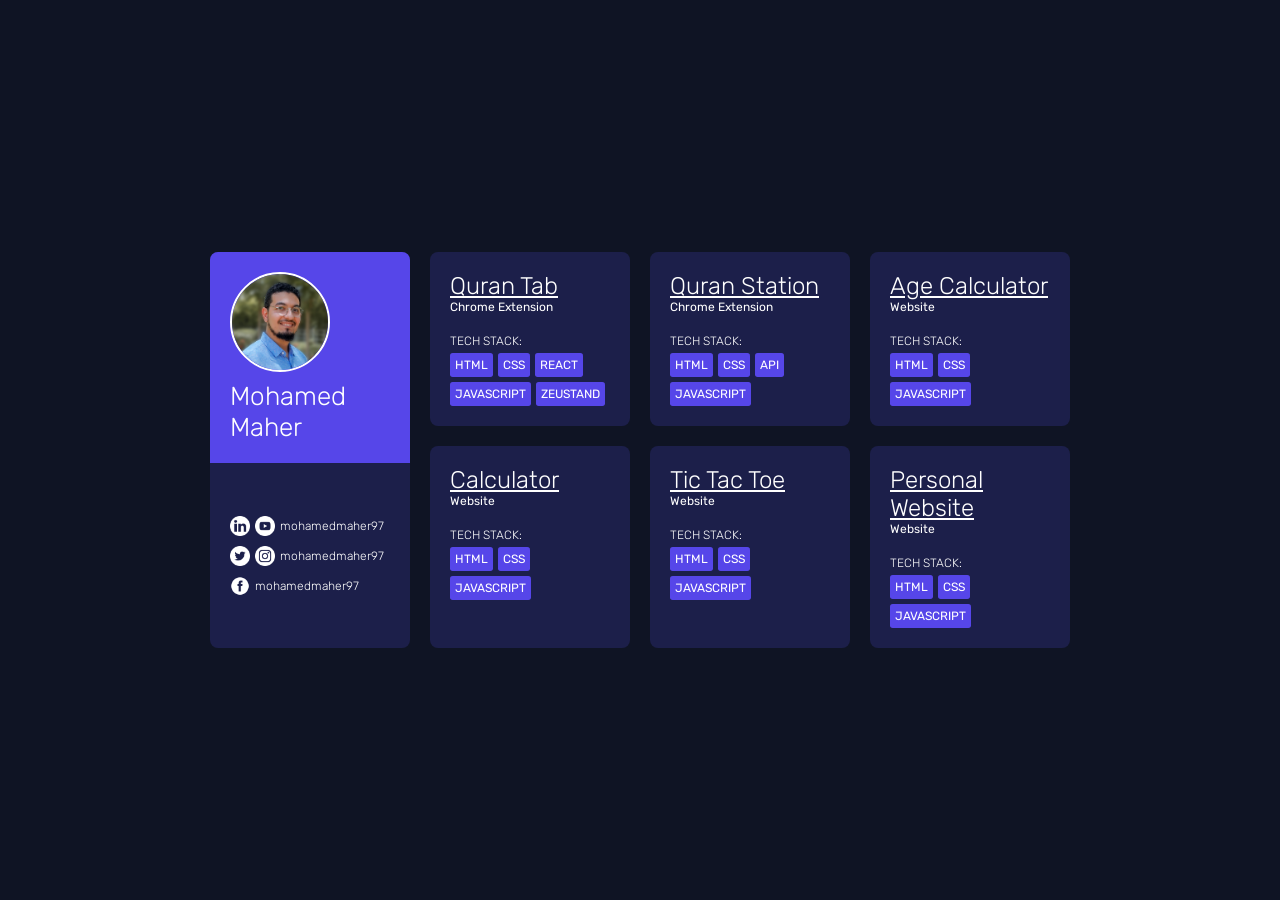
==== index.html @ 300e2dcd "Moved files to root for GitHub Pages" ====
<!DOCTYPE html>
<html lang="en">
  <head>
    <meta charset="UTF-8" />
    <meta name="viewport" content="width=device-width, initial-scale=1.0" />
    <link rel="preconnect" href="https://fonts.googleapis.com" />
    <link rel="preconnect" href="https://fonts.gstatic.com" crossorigin />
    <link
      href="https://fonts.googleapis.com/css2?family=Rubik:wght@300;400;500&display=swap"
      rel="stylesheet"
    />
    <link rel="stylesheet" href="./styles/style.css" />
    <title>Profile Dashboard</title>
  </head>
  <body>
    <div class="container">
      <article class="card">
        <div class="top">
          <img
            class="pic"
            src="./assets/profile-pic.jpg"
            alt="Mohamed Maher's picture"
          />
          <h1 class="name">Mohamed Maher</h1>
        </div>
        <div class="bottom">
          <div class="row">
            <div class="icons">
              <img
                class="icon"
                src="./assets/linkedin.png"
                alt="linkedin icon"
              />
              <img class="icon" src="./assets/youtube.png" alt="youtube icon" />
            </div>
            <h3 class="username">mohamedmaher97</h3>
          </div>
          <div class="row">
            <div class="icons">
              <img class="icon" src="./assets/twitter.png" alt="twitter icon" />
              <img
                class="icon"
                src="./assets/instagram.png"
                alt="instagram icon"
              />
            </div>
            <h3 class="username">mohamedmaher97</h3>
          </div>
          <div class="row">
            <div class="icons">
              <img
                class="icon"
                src="./assets/facebook.png"
                alt="facebook icon"
              />
            </div>
            <h3 class="username">mohamedmaher97</h3>
          </div>
        </div>
      </article>
      <article class="card">
        <a
          class="title"
          target="_blank"
          href="https://chrome.google.com/webstore/detail/quran-tab/afaihcdgkjebgabomemccdneglknjkdd"
          >Quran Tab</a
        >
        <h3 class="type">Chrome Extension</h3>
        <div class="stack">
          <p class="stack-title">TECH STACK:</p>
          <div class="languages">
            <span class="language">HTML</span>
            <span class="language">CSS</span>
            <span class="language">REACT</span>
            <span class="language">JAVASCRIPT</span>
            <span class="language">ZEUSTAND</span>
          </div>
        </div>
      </article>
      <article class="card">
        <a
          class="title"
          target="_blank"
          href="https://chrome.google.com/webstore/detail/quran-station/angdimijeelplemmdnedhnjidadfphom"
          >Quran Station</a
        >
        <h3 class="type">Chrome Extension</h3>
        <div class="stack">
          <p class="stack-title">TECH STACK:</p>
          <div class="languages">
            <span class="language">HTML</span>
            <span class="language">CSS</span>
            <span class="language">API</span>
            <span class="language">JAVASCRIPT</span>
          </div>
        </div>
      </article>
      <article class="card">
        <a class="title" href="#">Age Calculator</a>
        <h3 class="type">Website</h3>
        <div class="stack">
          <p class="stack-title">TECH STACK:</p>
          <div class="languages">
            <span class="language">HTML</span>
            <span class="language">CSS</span>
            <span class="language">JAVASCRIPT</span>
          </div>
        </div>
      </article>
      <article class="card">
        <a class="title" href="#">Calculator</a>
        <h3 class="type">Website</h3>
        <div class="stack">
          <p class="stack-title">TECH STACK:</p>
          <div class="languages">
            <span class="language">HTML</span>
            <span class="language">CSS</span>
            <span class="language">JAVASCRIPT</span>
          </div>
        </div>
      </article>
      <article class="card">
        <a class="title" href="#">Tic Tac Toe</a>
        <h3 class="type">Website</h3>
        <div class="stack">
          <p class="stack-title">TECH STACK:</p>
          <div class="languages">
            <span class="language">HTML</span>
            <span class="language">CSS</span>
            <span class="language">JAVASCRIPT</span>
          </div>
        </div>
      </article>
      <article class="card">
        <a class="title" href="#">Personal Website</a>
        <h3 class="type">Website</h3>
        <div class="stack">
          <p class="stack-title">TECH STACK:</p>
          <div class="languages">
            <span class="language">HTML</span>
            <span class="language">CSS</span>
            <span class="language">JAVASCRIPT</span>
          </div>
        </div>
      </article>
    </div>
  </body>
</html>
---- styles/style.css ----
:root {
  --color-very-dark-blue: #0f1424;
  --color-dark-blue: #1c1f4a;
  --color-desaturated-blue: #5646e9;
  --color-pale-blue: #bdc1ff;
  --color-white: #fff;
  --default-padding: 2rem;
  --default-radius: 0.8rem;
  --default-gap: 0.5rem;
}

/* CSS Reset */
* {
  margin: 0;
  padding: 0;
  box-sizing: border-box;
}

*,
*::before,
*::after {
  box-sizing: border-box;
}

a {
  color: inherit;
  display: inline-block;
}

button {
  background-color: transparent;
  border: none;
  cursor: pointer;
  border: 0;
}

ul,
ol {
  list-style: none;
}

html {
  font-size: 62.5%;
}

body {
  font-size: 1.6rem;
  font-family: "Rubik", sans-serif;
  color: var(--color-white);
}

/* End CSS Reset */
.container {
  background-color: var(--color-very-dark-blue);
  min-height: 100vh;
  display: grid;
  grid-template-columns: repeat(4, 20rem);
  align-content: center;
  justify-content: center;
  gap: var(--default-padding);
}
@media (min-width: 600px) and (max-width: 900px) {
  .container {
    grid-template-columns: repeat(2, 1fr);
    align-content: start;
  }
}
@media (max-width: 600px) {
  .container {
    grid-template-columns: 1fr;
    padding-bottom: var(--default-padding);
  }
}

.card {
  display: flex;
  flex-direction: column;
  z-index: 1;
  background-color: var(--color-dark-blue);
  border-radius: var(--default-radius);
  overflow: hidden;
}
.card:not(:nth-child(1)) {
  padding: var(--default-padding);
}
@media (max-width: 900px) {
  .card:not(:nth-child(1)) {
    margin: 0 var(--default-padding);
  }
}
.card:nth-child(1) {
  grid-row: 1/3;
}
@media (min-width: 600px) and (max-width: 900px) {
  .card:nth-child(1) {
    grid-column: 1/3;
    flex-direction: row;
  }
}
@media (max-width: 900px) {
  .card:nth-child(1) {
    border-radius: 0;
  }
}
.card .top {
  background-color: var(--color-desaturated-blue);
  padding: var(--default-padding);
}
@media (max-width: 900px) {
  .card .top {
    display: flex;
    align-items: center;
    flex: 1;
    gap: 1rem;
  }
}

.pic {
  width: 10rem;
  height: 10rem;
  border-radius: 50%;
  border: 0.2rem solid var(--color-white);
}

.name {
  font-size: 2.6rem;
  font-weight: 300;
  margin-top: var(--default-gap);
}

.bottom {
  display: flex;
  flex-direction: column;
  gap: 1rem;
  padding: var(--default-padding);
  margin: auto 0;
}
@media (min-width: 600px) and (max-width: 900px) {
  .bottom {
    flex: 1;
  }
}
@media (max-width: 600px) {
  .bottom {
    flex-wrap: wrap;
    flex-direction: row;
    margin: 0 var(--default-padding);
  }
}

.row {
  display: flex;
  flex: 1;
  gap: var(--default-gap);
  align-items: center;
}

.icons {
  display: flex;
  gap: var(--default-gap);
}

.icon {
  width: 2rem;
  height: 2rem;
}

.icon:hover {
  transform: scale(1.1);
  cursor: pointer;
}

.icon:active {
  transform: scale(0.8);
  cursor: pointer;
}

.username {
  font-size: 1.2rem;
  font-weight: 300;
}

.title {
  font-size: 2.4rem;
  font-weight: 300;
}

.type {
  font-size: 1.2rem;
  font-weight: 400;
}

.stack {
  display: flex;
  flex-direction: column;
  gap: var(--default-gap);
  margin-top: var(--default-padding);
  font-size: 1.2rem;
}

.stack-title {
  font-weight: 300;
}

.languages {
  display: flex;
  flex-wrap: wrap;
  gap: var(--default-gap);
}

.language {
  display: inline-block;
  background-color: var(--color-desaturated-blue);
  padding: 0.5rem;
  border-radius: calc(var(--default-radius) / 3);
}/*# sourceMappingURL=style.css.map */
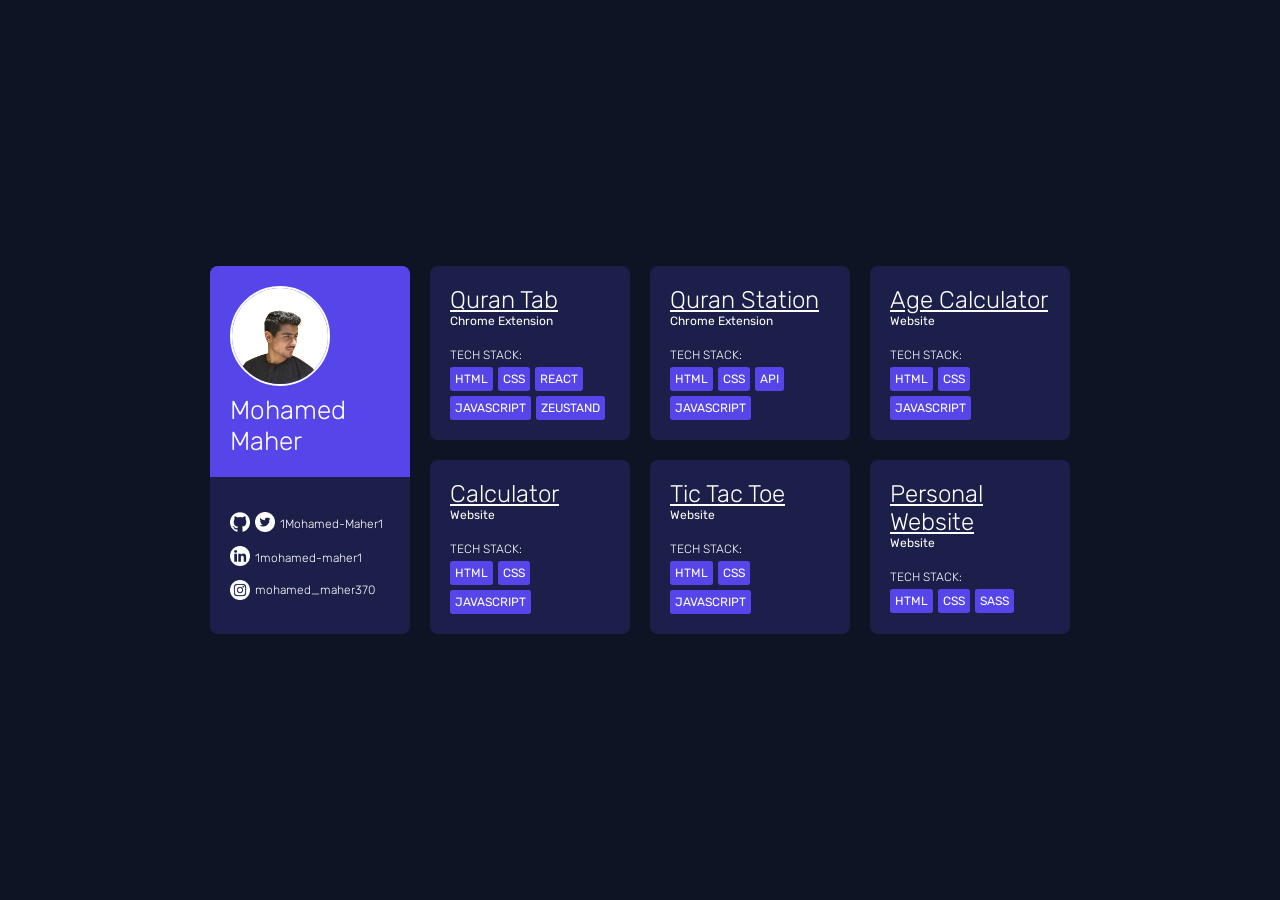
==== commit 5e3d21a4: "change p, add link Personal Website and Social links" ====
--- a/index.html
+++ b/index.html
@@ -1,148 +1,130 @@
 <!DOCTYPE html>
 <html lang="en">
-  <head>
-    <meta charset="UTF-8" />
-    <meta name="viewport" content="width=device-width, initial-scale=1.0" />
-    <link rel="preconnect" href="https://fonts.googleapis.com" />
-    <link rel="preconnect" href="https://fonts.gstatic.com" crossorigin />
-    <link
-      href="https://fonts.googleapis.com/css2?family=Rubik:wght@300;400;500&display=swap"
-      rel="stylesheet"
-    />
-    <link rel="stylesheet" href="./styles/style.css" />
-    <title>Profile Dashboard</title>
-  </head>
-  <body>
-    <div class="container">
-      <article class="card">
-        <div class="top">
-          <img
-            class="pic"
-            src="./assets/profile-pic.jpg"
-            alt="Mohamed Maher's picture"
-          />
-          <h1 class="name">Mohamed Maher</h1>
+
+<head>
+  <meta charset="UTF-8" />
+  <meta name="viewport" content="width=device-width, initial-scale=1.0" />
+  <meta name="description" content="Profile Dashboard" />
+  <meta name="author" content="Mohamed Maher" />
+  <link rel="icon" href="./assets/dash.png" type="image/png" />
+  <link rel="preconnect" href="https://fonts.googleapis.com" />
+  <link rel="preconnect" href="https://fonts.gstatic.com" crossorigin />
+  <link href="https://fonts.googleapis.com/css2?family=Rubik:wght@300;400;500&display=swap" rel="stylesheet" />
+  <link rel="stylesheet" href="./styles/style.css" />
+  <title>Profile Dashboard</title>
+</head>
+
+<body>
+  <div class="container">
+    <article class="card">
+      <div class="top">
+        <img class="pic" src="./assets/background withe.png" alt="Mohamed Maher's picture" loading="lazy" />
+        <h1 class="name">Mohamed Maher</h1>
+      </div>
+      <div class="bottom">
+        <div class="row">
+          <div class="icons">
+            <a href="https://github.com/1Mohamed-Maher1" target="_blank"><img class="icon" src="./assets/Git-Hub.png"
+                alt="github icon" loading="lazy" /></a>
+            <img class="icon" src="./assets/twitter.png" alt="twitter icon" loading="lazy" />
+          </div>
+          <h3 class="username">1Mohamed-Maher1</h3>
         </div>
-        <div class="bottom">
-          <div class="row">
-            <div class="icons">
-              <img
-                class="icon"
-                src="./assets/linkedin.png"
-                alt="linkedin icon"
-              />
-              <img class="icon" src="./assets/youtube.png" alt="youtube icon" />
-            </div>
-            <h3 class="username">mohamedmaher97</h3>
+        <div class="row">
+          <div class="icons">
+            <a href="https://www.linkedin.com/in/1mohamed-maher1/" target="_blank"><img class="icon"
+                src="./assets/linkedin.png" alt="linkedin icon" loading="lazy" /></a>
           </div>
-          <div class="row">
-            <div class="icons">
-              <img class="icon" src="./assets/twitter.png" alt="twitter icon" />
-              <img
-                class="icon"
-                src="./assets/instagram.png"
-                alt="instagram icon"
-              />
-            </div>
-            <h3 class="username">mohamedmaher97</h3>
+          <h3 class="username">1mohamed-maher1</h3>
+        </div>
+        <div class="row">
+          <div class="icons">
+            <img class="icon" src="./assets/instagram.png" alt="instagram icon" loading="lazy" />
           </div>
-          <div class="row">
-            <div class="icons">
-              <img
-                class="icon"
-                src="./assets/facebook.png"
-                alt="facebook icon"
-              />
-            </div>
-            <h3 class="username">mohamedmaher97</h3>
-          </div>
+          <h3 class="username">mohamed_maher370</h3>
         </div>
-      </article>
-      <article class="card">
-        <a
-          class="title"
-          target="_blank"
-          href="https://chrome.google.com/webstore/detail/quran-tab/afaihcdgkjebgabomemccdneglknjkdd"
-          >Quran Tab</a
-        >
-        <h3 class="type">Chrome Extension</h3>
-        <div class="stack">
-          <p class="stack-title">TECH STACK:</p>
-          <div class="languages">
-            <span class="language">HTML</span>
-            <span class="language">CSS</span>
-            <span class="language">REACT</span>
-            <span class="language">JAVASCRIPT</span>
-            <span class="language">ZEUSTAND</span>
-          </div>
+      </div>
+    </article>
+    <article class="card">
+      <a class="title" target="_blank"
+        href="https://chrome.google.com/webstore/detail/quran-tab/afaihcdgkjebgabomemccdneglknjkdd">Quran Tab</a>
+      <h3 class="type">Chrome Extension</h3>
+      <div class="stack">
+        <p class="stack-title">TECH STACK:</p>
+        <div class="languages">
+          <span class="language">HTML</span>
+          <span class="language">CSS</span>
+          <span class="language">REACT</span>
+          <span class="language">JAVASCRIPT</span>
+          <span class="language">ZEUSTAND</span>
         </div>
-      </article>
-      <article class="card">
-        <a
-          class="title"
-          target="_blank"
-          href="https://chrome.google.com/webstore/detail/quran-station/angdimijeelplemmdnedhnjidadfphom"
-          >Quran Station</a
-        >
-        <h3 class="type">Chrome Extension</h3>
-        <div class="stack">
-          <p class="stack-title">TECH STACK:</p>
-          <div class="languages">
-            <span class="language">HTML</span>
-            <span class="language">CSS</span>
-            <span class="language">API</span>
-            <span class="language">JAVASCRIPT</span>
-          </div>
+      </div>
+    </article>
+    <article class="card">
+      <a class="title" target="_blank"
+        href="https://chrome.google.com/webstore/detail/quran-station/angdimijeelplemmdnedhnjidadfphom">Quran
+        Station</a>
+      <h3 class="type">Chrome Extension</h3>
+      <div class="stack">
+        <p class="stack-title">TECH STACK:</p>
+        <div class="languages">
+          <span class="language">HTML</span>
+          <span class="language">CSS</span>
+          <span class="language">API</span>
+          <span class="language">JAVASCRIPT</span>
         </div>
-      </article>
-      <article class="card">
-        <a class="title" href="#">Age Calculator</a>
-        <h3 class="type">Website</h3>
-        <div class="stack">
-          <p class="stack-title">TECH STACK:</p>
-          <div class="languages">
-            <span class="language">HTML</span>
-            <span class="language">CSS</span>
-            <span class="language">JAVASCRIPT</span>
-          </div>
+      </div>
+    </article>
+    <article class="card">
+      <a class="title" href="#">Age Calculator</a>
+      <h3 class="type">Website</h3>
+      <div class="stack">
+        <p class="stack-title">TECH STACK:</p>
+        <div class="languages">
+          <span class="language">HTML</span>
+          <span class="language">CSS</span>
+          <span class="language">JAVASCRIPT</span>
         </div>
-      </article>
-      <article class="card">
-        <a class="title" href="#">Calculator</a>
-        <h3 class="type">Website</h3>
-        <div class="stack">
-          <p class="stack-title">TECH STACK:</p>
-          <div class="languages">
-            <span class="language">HTML</span>
-            <span class="language">CSS</span>
-            <span class="language">JAVASCRIPT</span>
-          </div>
+      </div>
+    </article>
+    <article class="card">
+      <a class="title" href="#">Calculator</a>
+      <h3 class="type">Website</h3>
+      <div class="stack">
+        <p class="stack-title">TECH STACK:</p>
+        <div class="languages">
+          <span class="language">HTML</span>
+          <span class="language">CSS</span>
+          <span class="language">JAVASCRIPT</span>
         </div>
-      </article>
-      <article class="card">
-        <a class="title" href="#">Tic Tac Toe</a>
-        <h3 class="type">Website</h3>
-        <div class="stack">
-          <p class="stack-title">TECH STACK:</p>
-          <div class="languages">
-            <span class="language">HTML</span>
-            <span class="language">CSS</span>
-            <span class="language">JAVASCRIPT</span>
-          </div>
+      </div>
+    </article>
+    <article class="card">
+      <a class="title" href="#">Tic Tac Toe</a>
+      <h3 class="type">Website</h3>
+      <div class="stack">
+        <p class="stack-title">TECH STACK:</p>
+        <div class="languages">
+          <span class="language">HTML</span>
+          <span class="language">CSS</span>
+          <span class="language">JAVASCRIPT</span>
         </div>
-      </article>
-      <article class="card">
-        <a class="title" href="#">Personal Website</a>
-        <h3 class="type">Website</h3>
-        <div class="stack">
-          <p class="stack-title">TECH STACK:</p>
-          <div class="languages">
-            <span class="language">HTML</span>
-            <span class="language">CSS</span>
-            <span class="language">JAVASCRIPT</span>
-          </div>
+      </div>
+    </article>
+    <article class="card">
+      <a class="title" target="_blank"
+        href="https://1mohamed-maher1.github.io/Advanced-CSS-Responsive-Design-Animations-SASS/">Personal Website</a>
+      <h3 class="type">Website</h3>
+      <div class="stack">
+        <p class="stack-title">TECH STACK:</p>
+        <div class="languages">
+          <span class="language">HTML</span>
+          <span class="language">CSS</span>
+          <span class="language">SASS</span>
         </div>
-      </article>
-    </div>
-  </body>
-</html>
+      </div>
+    </article>
+  </div>
+</body>
+
+</html>
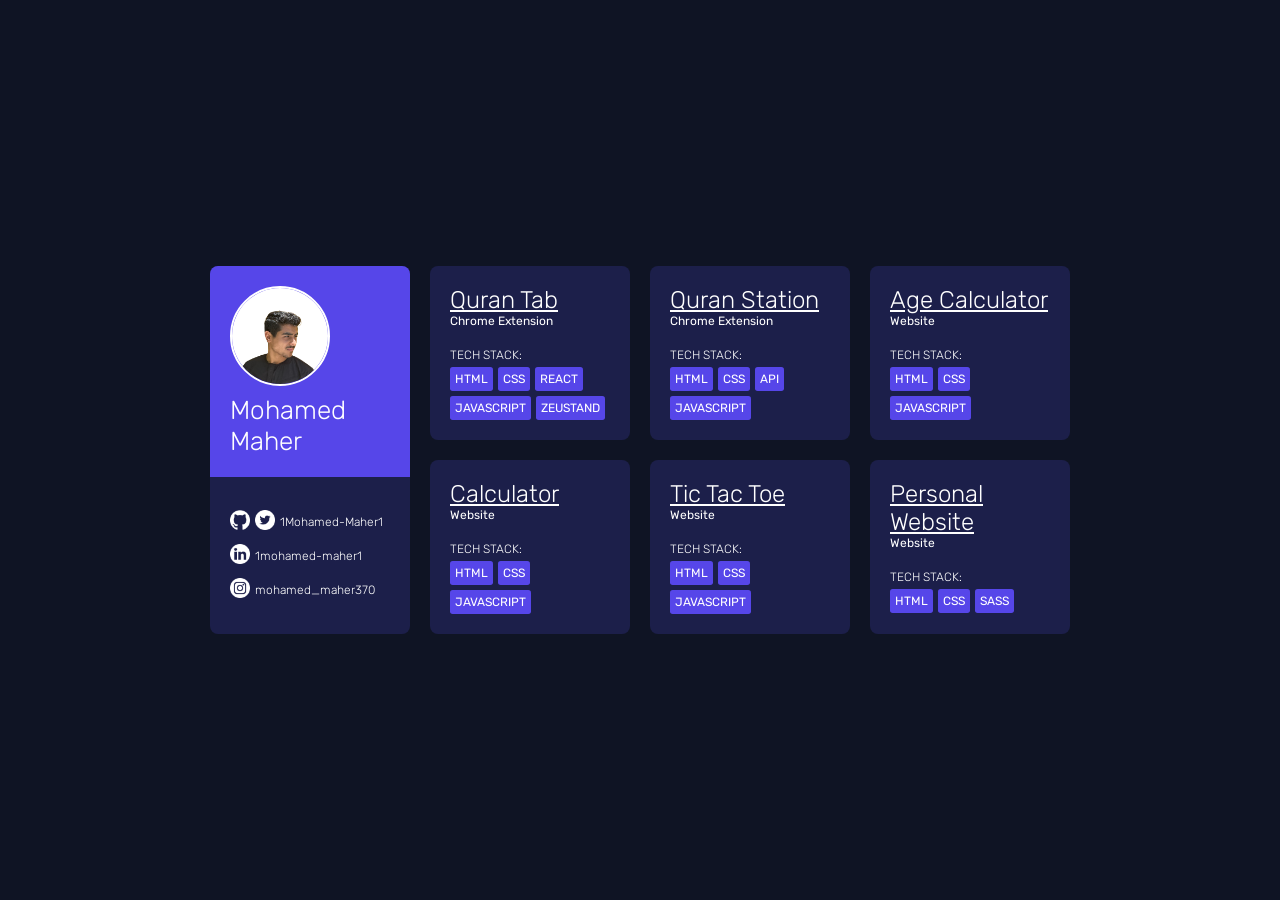
==== commit 1fac7c6a: "add link insta + X" ====
--- a/index.html
+++ b/index.html
@@ -1,130 +1,173 @@
 <!DOCTYPE html>
 <html lang="en">
+  <head>
+    <meta charset="UTF-8" />
+    <meta name="viewport" content="width=device-width, initial-scale=1.0" />
+    <meta name="description" content="Profile Dashboard" />
+    <meta name="author" content="Mohamed Maher" />
+    <link rel="icon" href="./assets/dash.png" type="image/png" />
+    <link rel="preconnect" href="https://fonts.googleapis.com" />
+    <link rel="preconnect" href="https://fonts.gstatic.com" crossorigin />
+    <link
+      href="https://fonts.googleapis.com/css2?family=Rubik:wght@300;400;500&display=swap"
+      rel="stylesheet"
+    />
+    <link rel="stylesheet" href="./styles/style.css" />
+    <title>Profile Dashboard</title>
+  </head>
 
-<head>
-  <meta charset="UTF-8" />
-  <meta name="viewport" content="width=device-width, initial-scale=1.0" />
-  <meta name="description" content="Profile Dashboard" />
-  <meta name="author" content="Mohamed Maher" />
-  <link rel="icon" href="./assets/dash.png" type="image/png" />
-  <link rel="preconnect" href="https://fonts.googleapis.com" />
-  <link rel="preconnect" href="https://fonts.gstatic.com" crossorigin />
-  <link href="https://fonts.googleapis.com/css2?family=Rubik:wght@300;400;500&display=swap" rel="stylesheet" />
-  <link rel="stylesheet" href="./styles/style.css" />
-  <title>Profile Dashboard</title>
-</head>
-
-<body>
-  <div class="container">
-    <article class="card">
-      <div class="top">
-        <img class="pic" src="./assets/background withe.png" alt="Mohamed Maher's picture" loading="lazy" />
-        <h1 class="name">Mohamed Maher</h1>
-      </div>
-      <div class="bottom">
-        <div class="row">
-          <div class="icons">
-            <a href="https://github.com/1Mohamed-Maher1" target="_blank"><img class="icon" src="./assets/Git-Hub.png"
-                alt="github icon" loading="lazy" /></a>
-            <img class="icon" src="./assets/twitter.png" alt="twitter icon" loading="lazy" />
+  <body>
+    <div class="container">
+      <article class="card">
+        <div class="top">
+          <img
+            class="pic"
+            src="./assets/background withe.png"
+            alt="Mohamed Maher's picture"
+            loading="lazy"
+          />
+          <h1 class="name">Mohamed Maher</h1>
+        </div>
+        <div class="bottom">
+          <div class="row">
+            <div class="icons">
+              <a href="https://github.com/1Mohamed-Maher1" target="_blank"
+                ><img
+                  class="icon"
+                  src="./assets/Git-Hub.png"
+                  alt="github icon"
+                  loading="lazy"
+              /></a>
+              <a href="https://x.com/1Mohamed_Maher1">
+                <img
+                  class="icon"
+                  src="./assets/twitter.png"
+                  alt="twitter icon"
+                  loading="lazy"
+                />
+              </a>
+            </div>
+            <h3 class="username">1Mohamed-Maher1</h3>
           </div>
-          <h3 class="username">1Mohamed-Maher1</h3>
+          <div class="row">
+            <div class="icons">
+              <a
+                href="https://www.linkedin.com/in/1mohamed-maher1/"
+                target="_blank"
+                ><img
+                  class="icon"
+                  src="./assets/linkedin.png"
+                  alt="linkedin icon"
+                  loading="lazy"
+              /></a>
+            </div>
+            <h3 class="username">1mohamed-maher1</h3>
+          </div>
+          <div class="row">
+            <div class="icons">
+              <a
+                href="https://www.instagram.com/mohamed_maher370?igsh=MWx1cm1senA0bms4ZA=="
+                ><img
+                  class="icon"
+                  src="./assets/instagram.png"
+                  alt="instagram icon"
+                  loading="lazy"
+              /></a>
+            </div>
+            <h3 class="username">mohamed_maher370</h3>
+          </div>
         </div>
-        <div class="row">
-          <div class="icons">
-            <a href="https://www.linkedin.com/in/1mohamed-maher1/" target="_blank"><img class="icon"
-                src="./assets/linkedin.png" alt="linkedin icon" loading="lazy" /></a>
+      </article>
+      <article class="card">
+        <a
+          class="title"
+          target="_blank"
+          href="https://chrome.google.com/webstore/detail/quran-tab/afaihcdgkjebgabomemccdneglknjkdd"
+          >Quran Tab</a
+        >
+        <h3 class="type">Chrome Extension</h3>
+        <div class="stack">
+          <p class="stack-title">TECH STACK:</p>
+          <div class="languages">
+            <span class="language">HTML</span>
+            <span class="language">CSS</span>
+            <span class="language">REACT</span>
+            <span class="language">JAVASCRIPT</span>
+            <span class="language">ZEUSTAND</span>
           </div>
-          <h3 class="username">1mohamed-maher1</h3>
         </div>
-        <div class="row">
-          <div class="icons">
-            <img class="icon" src="./assets/instagram.png" alt="instagram icon" loading="lazy" />
+      </article>
+      <article class="card">
+        <a
+          class="title"
+          target="_blank"
+          href="https://chrome.google.com/webstore/detail/quran-station/angdimijeelplemmdnedhnjidadfphom"
+          >Quran Station</a
+        >
+        <h3 class="type">Chrome Extension</h3>
+        <div class="stack">
+          <p class="stack-title">TECH STACK:</p>
+          <div class="languages">
+            <span class="language">HTML</span>
+            <span class="language">CSS</span>
+            <span class="language">API</span>
+            <span class="language">JAVASCRIPT</span>
           </div>
-          <h3 class="username">mohamed_maher370</h3>
         </div>
-      </div>
-    </article>
-    <article class="card">
-      <a class="title" target="_blank"
-        href="https://chrome.google.com/webstore/detail/quran-tab/afaihcdgkjebgabomemccdneglknjkdd">Quran Tab</a>
-      <h3 class="type">Chrome Extension</h3>
-      <div class="stack">
-        <p class="stack-title">TECH STACK:</p>
-        <div class="languages">
-          <span class="language">HTML</span>
-          <span class="language">CSS</span>
-          <span class="language">REACT</span>
-          <span class="language">JAVASCRIPT</span>
-          <span class="language">ZEUSTAND</span>
+      </article>
+      <article class="card">
+        <a class="title" href="#">Age Calculator</a>
+        <h3 class="type">Website</h3>
+        <div class="stack">
+          <p class="stack-title">TECH STACK:</p>
+          <div class="languages">
+            <span class="language">HTML</span>
+            <span class="language">CSS</span>
+            <span class="language">JAVASCRIPT</span>
+          </div>
         </div>
-      </div>
-    </article>
-    <article class="card">
-      <a class="title" target="_blank"
-        href="https://chrome.google.com/webstore/detail/quran-station/angdimijeelplemmdnedhnjidadfphom">Quran
-        Station</a>
-      <h3 class="type">Chrome Extension</h3>
-      <div class="stack">
-        <p class="stack-title">TECH STACK:</p>
-        <div class="languages">
-          <span class="language">HTML</span>
-          <span class="language">CSS</span>
-          <span class="language">API</span>
-          <span class="language">JAVASCRIPT</span>
+      </article>
+      <article class="card">
+        <a class="title" href="#">Calculator</a>
+        <h3 class="type">Website</h3>
+        <div class="stack">
+          <p class="stack-title">TECH STACK:</p>
+          <div class="languages">
+            <span class="language">HTML</span>
+            <span class="language">CSS</span>
+            <span class="language">JAVASCRIPT</span>
+          </div>
         </div>
-      </div>
-    </article>
-    <article class="card">
-      <a class="title" href="#">Age Calculator</a>
-      <h3 class="type">Website</h3>
-      <div class="stack">
-        <p class="stack-title">TECH STACK:</p>
-        <div class="languages">
-          <span class="language">HTML</span>
-          <span class="language">CSS</span>
-          <span class="language">JAVASCRIPT</span>
+      </article>
+      <article class="card">
+        <a class="title" href="#">Tic Tac Toe</a>
+        <h3 class="type">Website</h3>
+        <div class="stack">
+          <p class="stack-title">TECH STACK:</p>
+          <div class="languages">
+            <span class="language">HTML</span>
+            <span class="language">CSS</span>
+            <span class="language">JAVASCRIPT</span>
+          </div>
         </div>
-      </div>
-    </article>
-    <article class="card">
-      <a class="title" href="#">Calculator</a>
-      <h3 class="type">Website</h3>
-      <div class="stack">
-        <p class="stack-title">TECH STACK:</p>
-        <div class="languages">
-          <span class="language">HTML</span>
-          <span class="language">CSS</span>
-          <span class="language">JAVASCRIPT</span>
+      </article>
+      <article class="card">
+        <a
+          class="title"
+          target="_blank"
+          href="https://1mohamed-maher1.github.io/Advanced-CSS-Responsive-Design-Animations-SASS/"
+          >Personal Website</a
+        >
+        <h3 class="type">Website</h3>
+        <div class="stack">
+          <p class="stack-title">TECH STACK:</p>
+          <div class="languages">
+            <span class="language">HTML</span>
+            <span class="language">CSS</span>
+            <span class="language">SASS</span>
+          </div>
         </div>
-      </div>
-    </article>
-    <article class="card">
-      <a class="title" href="#">Tic Tac Toe</a>
-      <h3 class="type">Website</h3>
-      <div class="stack">
-        <p class="stack-title">TECH STACK:</p>
-        <div class="languages">
-          <span class="language">HTML</span>
-          <span class="language">CSS</span>
-          <span class="language">JAVASCRIPT</span>
-        </div>
-      </div>
-    </article>
-    <article class="card">
-      <a class="title" target="_blank"
-        href="https://1mohamed-maher1.github.io/Advanced-CSS-Responsive-Design-Animations-SASS/">Personal Website</a>
-      <h3 class="type">Website</h3>
-      <div class="stack">
-        <p class="stack-title">TECH STACK:</p>
-        <div class="languages">
-          <span class="language">HTML</span>
-          <span class="language">CSS</span>
-          <span class="language">SASS</span>
-        </div>
-      </div>
-    </article>
-  </div>
-</body>
-
-</html>+      </article>
+    </div>
+  </body>
+</html>
